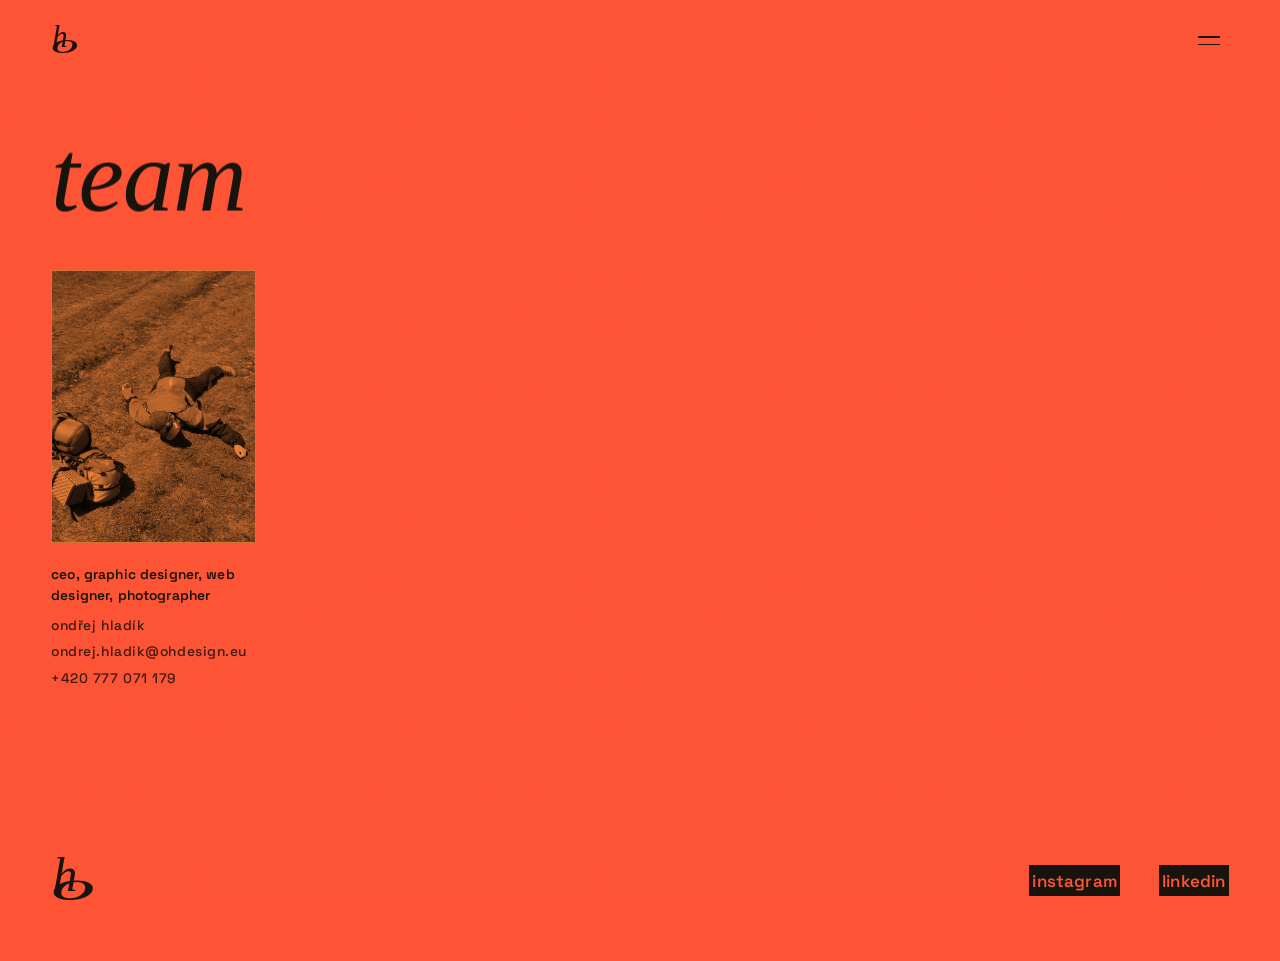
==== team.html @ 42ef27bc "Sitemaps" ====
<!DOCTYPE html>
<html lang="en" class="no-js">
<head>
  <meta charset="UTF-8" />
  <meta name="viewport" content="width=device-width, initial-scale=1.0" />
  <meta name="theme-color" content="#FF5436" />

  <title>team — ohdesign studio</title>
  <meta name="description" content="The team behind ohdesign studio — Ondřej Hladík, graphic designer, web designer and photographer based in Prague." />
  <link rel="canonical" href="https://ohdesign.eu/team" />
  <meta name="robots" content="index, follow, max-image-preview:large" />
  <meta name="author" content="Ondřej Hladík" />

  <meta property="og:type" content="website" />
  <meta property="og:site_name" content="ohdesign studio" />
  <meta property="og:url" content="https://ohdesign.eu/team" />
  <meta property="og:title" content="team — ohdesign studio" />
  <meta property="og:description" content="Graphic and web design studio of Ondřej Hladík in Prague — brand identity, websites, posters, typography and photography." />
  <meta property="og:image" content="https://ohdesign.eu/img/og.png" />
  <meta property="og:image:width" content="1200" />
  <meta property="og:image:height" content="630" />
  <meta property="og:image:alt" content="ohdesign studio — the oh logo on coral" />
  <meta property="og:locale" content="en_GB" />
  <meta name="twitter:card" content="summary_large_image" />
  <meta name="twitter:title" content="team — ohdesign studio" />
  <meta name="twitter:description" content="Graphic and web design studio of Ondřej Hladík in Prague — brand identity, websites, posters, typography and photography." />
  <meta name="twitter:image" content="https://ohdesign.eu/img/og.png" />

  <link rel="icon" href="favicon.svg" type="image/svg+xml" />
  <link rel="icon" href="icon-512.png" type="image/png" sizes="512x512" />
  <link rel="apple-touch-icon" href="apple-touch-icon.png" />

  <!-- fonts are self-hosted (fonts/) — no round-trip to Google Fonts -->
  <link rel="preload" href="fonts/space-grotesk-latin.woff2" as="font" type="font/woff2" crossorigin />
  <link rel="stylesheet" href="css/styles.css" />

</head>

<body>
  <div class="grain" aria-hidden="true"></div>

  <!-- beetle that follows the cursor over the e-mail / project names (art chosen by data-bug) -->

  <!-- ===================== NAV ===================== -->
  <header class="nav" data-nav>
    <div class="nav__inner">
      <a href="/" class="nav__logo" data-cursor="hover" data-magnetic>
        <!-- inlined so it can take currentColor (coral) -->
        <svg class="nav__logo-mark" viewBox="0 0 379.86 510.59" xmlns="http://www.w3.org/2000/svg" role="img" aria-label="ohdesign studio — home" fill="currentColor">
          <g font-family="Georgia-Italic, Georgia" font-style="italic">
            <text font-size="393.82" transform="translate(14.72 333.35)"><tspan x="0" y="0">h</tspan></text>
            <text font-size="335.79" transform="translate(0 408.77) scale(2.11 1)"><tspan x="0" y="0">o</tspan></text>
          </g>
        </svg>
      </a>

      <button class="nav__burger" data-burger aria-label="Open menu" aria-expanded="false">
        <span></span><span></span>
      </button>
    </div>
  </header>

  <!-- menu (opens from hamburger) -->
  <div class="menu" data-menu>
    <nav class="menu__links" aria-label="Navigation">
      <a href="/work">Work</a>
      <a href="/team">Team</a>
      <a href="/#contact">Get in touch</a>
    </nav>
  </div>

  <main id="top">
    <h1 class="sr-only">ohdesign studio — team</h1>

    <!-- ===================== TEAM (its own page; the menu still opens it as an overlay where JS runs) ===================== -->
    <section class="teampage" id="team">
      <h2 class="home__title" data-title>team</h2>
      <div class="team__grid">
        <article class="team__member">
          <div class="team__photo-wrap"><img class="team__photo" src="img/team/ondrej.webp" width="640" height="853" alt="Ondřej Hladík" decoding="async" /></div>
          <p class="team__role">CEO, Graphic designer, Web designer, Photographer</p>
          <p class="team__name">Ondřej Hladík</p>
          <div class="team__contact">
            <a href="mailto:ondrej.hladik@ohdesign.eu" data-cursor="hover">ondrej.hladik@ohdesign.eu</a>
            <a href="tel:+420777071179" data-cursor="hover">+420 777 071 179</a>
          </div>
        </article>
      </div>
    </section>
  </main>

  <!-- ===================== FOOTER ===================== -->
  <footer class="footer">
    <div class="footer__grid">
      <div class="footer__brand">
        <!-- inlined so the mark can take currentColor (same grey as the socials) -->
        <svg class="footer__logo" viewBox="0 0 379.86 510.59" xmlns="http://www.w3.org/2000/svg" role="img" aria-label="Ondřej Hladík" fill="currentColor">
          <g font-family="Georgia-Italic, Georgia" font-style="italic">
            <text font-size="393.82" transform="translate(14.72 333.35)"><tspan x="0" y="0">h</tspan></text>
            <text font-size="335.79" transform="translate(0 408.77) scale(2.11 1)"><tspan x="0" y="0">o</tspan></text>
          </g>
        </svg>
      </div>
      <div class="footer__socials">
        <a href="https://www.instagram.com/ohdesign.eu/" target="_blank" rel="noopener" data-cursor="hover">INSTAGRAM</a>
        <a href="https://www.linkedin.com/company/145196213/" target="_blank" rel="noopener" data-cursor="hover">LINKEDIN</a>
      </div>
    </div>
  </footer>

  <script src="js/main.js"></script>
</body>
</html>
---- css/styles.css ----
/* =========================================================
   Ondřej Hladík — Portfolio
   Dark editorial edition (inspired by dragonfly.xyz)
   ========================================================= */

/* ---------- Fonts (self-hosted, variable Space Grotesk 300-700) ---------- */
@font-face {
  font-family: 'Space Grotesk';
  font-style: normal;
  font-weight: 300 700;
  font-display: swap;
  src: url("../fonts/space-grotesk-latin.woff2") format("woff2");
  unicode-range: U+0000-00FF, U+0131, U+0152-0153, U+02BB-02BC, U+02C6, U+02DA, U+02DC, U+0304, U+0308, U+0329, U+2000-206F, U+20AC, U+2122, U+2191, U+2193, U+2212, U+2215, U+FEFF, U+FFFD;
}
@font-face {
  font-family: 'Space Grotesk';
  font-style: normal;
  font-weight: 300 700;
  font-display: swap;
  src: url("../fonts/space-grotesk-latin-ext.woff2") format("woff2");
  unicode-range: U+0100-02BA, U+02BD-02C5, U+02C7-02CC, U+02CE-02D7, U+02DD-02FF, U+0304, U+0308, U+0329, U+1D00-1DBF, U+1E00-1E9F, U+1EF2-1EFF, U+2020, U+20A0-20AB, U+20AD-20C0, U+2113, U+2C60-2C7F, U+A720-A7FF;
}

/* ---------- Tokens ---------- */
:root {
  /* CORAL EDITION (2026-09-17): the page is brand coral, everything that used to be coral is white.
     Previous cream palette for reference: --bg #F4F1EA, --bg-2 #E8E3D8, --fg-dim #6B665C, --serif-fg #48443B, --coral #FF5436, --on-accent #FFFFFF */
  --bg:        #FF5436;   /* brand coral, now the ground */
  --bg-2:      #F04A2E;   /* slightly deeper coral for card media / gallery frames */
  --panel:     #F54F33;
  --fg:        #17140E;   /* near-black ink */
  --fg-dim:    #3D1A12;   /* dark warm brown — stays legible on coral (≈4.8:1) */
  --fg-faint:  #7A3A2C;
  --serif-fg:  #2B1611;   /* modal paragraphs */
  --line:      rgba(23, 20, 14, 0.18);
  --line-soft: rgba(23, 20, 14, 0.09);

  --violet:    #5227FF;   /* electric violet accent */
  --violet-lift:#6A44FF;
  --coral:     #FFFFFF;   /* "accent" slot: white on the coral ground (hovers only, now that logo/burger/bars/socials went ink) */
  --on-accent: #FF5436;   /* text on the ink list bars */
  --duo:       #FF8A3D;   /* duotone base: every photo goes b&w and multiplies onto this warmer orange */

  --font-sans:  'Space Grotesk', 'Segoe UI', sans-serif;
  --font-serif: Georgia, 'Times New Roman', serif;
  --font-mono:  var(--font-sans);   /* labels unified to grotesk */

  --step--2: clamp(0.68rem, 0.66rem + 0.1vw, 0.74rem);
  --step--1: clamp(0.78rem, 0.74rem + 0.2vw, 0.86rem);
  --step-0:  clamp(0.95rem, 0.9rem + 0.25vw, 1.06rem);
  --step-1:  clamp(1.1rem, 1rem + 0.5vw, 1.35rem);
  --step-2:  clamp(1.5rem, 1.2rem + 1.4vw, 2.3rem);
  --step-3:  clamp(2rem, 1.4rem + 3vw, 3.6rem);
  --step-4:  clamp(2.8rem, 1.6rem + 6vw, 6.5rem);
  --step-5:  clamp(3.2rem, 1.2rem + 10vw, 11rem);

  --pad: clamp(1.1rem, 4vw, 4rem);
  --maxw: 1600px;

  --ease: cubic-bezier(0.22, 1, 0.36, 1);
  --ease-out: cubic-bezier(0.16, 1, 0.3, 1);
}

*, *::before, *::after { box-sizing: border-box; margin: 0; padding: 0; }
html { scroll-behavior: smooth; -webkit-text-size-adjust: 100%; }

body {
  background: var(--bg); color: var(--fg);
  font-family: var(--font-sans); font-size: var(--step-0); line-height: 1.55;
  -webkit-font-smoothing: antialiased; -moz-osx-font-smoothing: grayscale;
  overflow-x: hidden;
}
img { display: block; max-width: 100%; height: auto; }
a { color: inherit; text-decoration: none; }
button { font: inherit; color: inherit; background: none; border: none; cursor: pointer; }
em { font-style: italic; }
::selection { background: var(--fg); color: var(--bg); }

.mono { font-family: var(--font-sans); font-weight: 500; font-size: var(--step--1); letter-spacing: .06em; }

/* ---------- Grain ---------- */
.grain {
  position: fixed; inset: 0; z-index: 9000; pointer-events: none; opacity: 0.05;
  background-image: url("data:image/svg+xml,%3Csvg xmlns='http://www.w3.org/2000/svg' width='200' height='200'%3E%3Cfilter id='n'%3E%3CfeTurbulence type='fractalNoise' baseFrequency='0.85' numOctaves='3' stitchTiles='stitch'/%3E%3C/filter%3E%3Crect width='100%25' height='100%25' filter='url(%23n)'/%3E%3C/svg%3E");
  mix-blend-mode: multiply; opacity: 0.035;
}

/* ---------- Mail beetle (points its head at the e-mail) ---------- */
.mailbug { position: fixed; top: 0; left: 0; z-index: 45; width: auto; height: 77px; pointer-events: none; opacity: 0; transform: translate(-50%, -50%) rotate(0deg); transition: opacity .35s var(--ease), transform .2s var(--ease); will-change: left, top, transform; }
.mailbug.is-on { opacity: .95; }
/* the walking beetle for the project list — same art/size, moved by JS along the hovered row */
.walkbug { position: fixed; top: 0; left: 0; z-index: 45; width: auto; height: 77px; pointer-events: none; opacity: 0; transition: opacity .4s var(--ease); will-change: transform; }
.walkbug.is-on { opacity: .95; }
@media (hover: none), (pointer: coarse) { .walkbug { display: none !important; } }
/* the swarm that gathers around the preview square — positioned by JS, fixed like the other beetles */
.swarm { position: fixed; top: 0; left: 0; z-index: 46; width: auto; height: 64px; pointer-events: none; opacity: 0; transition: opacity .35s var(--ease); will-change: transform; }
.swarm.is-on { opacity: .95; }
@media (hover: none), (pointer: coarse) { .swarm { display: none !important; } }
/* beetles that gather around the cursor while the menu is open and you hesitate (created by JS) */
.menubug { position: fixed; top: 0; left: 0; z-index: 1000; width: auto; height: 54px; pointer-events: none; opacity: 0; transition: opacity .4s var(--ease); will-change: transform; }
.menubug.is-on { opacity: .95; }
@media (hover: none), (pointer: coarse) { .mailbug { display: none !important; } }

/* ---------- Intro ---------- */
.intro { position: fixed; inset: 0; z-index: 9800; background: var(--bg); display: grid; place-items: center; transition: transform .9s var(--ease) .1s; }
.intro.is-done { transform: translateY(-101%); }
.oh-loader { width: clamp(120px, 22vw, 220px); height: auto; color: var(--fg); overflow: visible; display: block; opacity: 0; }
.oh-loader .mark > text { transform-box: view-box; transform-origin: 0 0; will-change: transform; }
/* static state = finished logo (no-JS / reduced-motion) */
.oh-loader .gl-o { transform: translate(0px, 408.77px) scale(2.11, 1); }
.oh-loader .gl-h { transform: translate(14.72px, 333.35px) scale(1, 1); }
html.no-js .oh-loader { opacity: 1; }
html.no-js .intro { display: none; }

/* =========================================================
   NAV
   ========================================================= */
.nav { position: fixed; top: 0; left: 0; right: 0; z-index: 1000; transition: transform .4s var(--ease); }
.nav__inner { display: grid; grid-template-columns: 1fr auto; align-items: center; gap: 1.5rem; padding: clamp(.9rem, 1.8vw, 1.3rem) var(--pad); }
.nav.is-hidden { transform: translateY(-105%); }

.nav__logo { display: inline-flex; align-items: center; gap: .7rem; justify-self: start; }
.nav__logo-mark { height: 40px; width: auto; color: var(--fg); fill: currentColor; }

.nav__burger { display: flex; width: 40px; height: 40px; flex-direction: column; gap: 6px; align-items: center; justify-content: center; justify-self: end; }
.nav__burger span { display: block; width: 22px; height: 1.5px; background: var(--fg); transition: transform .35s var(--ease); }
body.menu-open .nav__burger span:nth-child(1) { transform: translateY(3.75px) rotate(45deg); }
body.menu-open .nav__burger span:nth-child(2) { transform: translateY(-3.75px) rotate(-45deg); }

/* mobile menu */
.menu { position: fixed; inset: 0; z-index: 999; background: var(--bg); padding: clamp(6rem,18vw,9rem) var(--pad) var(--pad); display: flex; flex-direction: column; justify-content: space-between; clip-path: inset(0 0 100% 0); transition: clip-path .6s var(--ease); pointer-events: none; }
body.menu-open .menu { clip-path: inset(0 0 0 0); pointer-events: auto; }
.menu__links { display: flex; flex-direction: column; align-items: flex-start; gap: .3rem; }   /* links only as wide as their text */
.menu__links a { font-family: var(--font-sans); font-weight: 600; font-size: clamp(2.2rem, 12vw, 3.6rem); letter-spacing: -.02em; text-transform: uppercase; display: flex; align-items: baseline; gap: 1rem; transition: color .25s, transform .35s var(--ease); }
.menu__links a i { font-family: var(--font-mono); font-size: .9rem; color: var(--violet); font-style: normal; }
.menu__links a { position: relative; }
.menu__links a::after { content: ""; position: absolute; left: 0; right: 0; bottom: .02em; height: 2px; background: currentColor; transform: scaleX(0); transform-origin: left; transition: transform .35s var(--ease); }
.menu__links a:hover { transform: translateX(12px); }
.menu__links a:hover::after { transform: scaleX(1); }

/* =========================================================
   HOME — blank page, just PROJECTS + the list (same look as the contact block)
   ========================================================= */
body.is-home { min-height: 100svh; display: flex; flex-direction: column; }
/* everything flush left on the page's left margin — the same vertical line as the nav logo and
   the footer logo: PROJECTS + list, GET IN TOUCH + e-mail */
body.is-home main { flex: 1; max-width: var(--maxw); width: 100%; margin: 0 auto; padding: 0 var(--pad); text-align: left; }
body.is-home .contact__body { text-align: left; padding-left: 0; padding-right: 0; margin: 0; max-width: none; }
/* PROJECTS sits centred in the first screen, GET IN TOUCH follows below it as on the work page */
.home { position: relative; min-height: 74svh; display: grid; align-items: center; justify-items: start; }
/* project preview on the right of the first screen — fades/slides in while the beetle walks over */
/* a square, roughly 60 % across, on the level of the list (JS sets --pv-top to the list's centre) */
.home__preview { position: absolute; left: 60%; top: var(--pv-top, 50%); width: clamp(200px, 24vw, 360px); aspect-ratio: 1; overflow: hidden; background: var(--bg-2); border: 1px solid var(--line); opacity: 0; transform: translate(4%, -50%); transition: opacity .5s var(--ease), transform .8s var(--ease); pointer-events: none; }
.home__preview.is-on { opacity: 1; transform: translate(0, -50%); }
.home__preview { background: var(--duo); }
.home__preview img { width: 100%; height: 100%; object-fit: cover; display: block; filter: grayscale(1) contrast(1.08); mix-blend-mode: multiply; }
@media (max-width: 720px), (hover: none) { .home__preview { display: none; } }
.home__body { padding: clamp(6rem,14vh,9rem) 0 clamp(2rem,5vw,4rem); }
/* Georgia Italic, lowercase — the same face as the "oh" logo */
.home__title { font-family: var(--font-serif); font-style: italic; font-weight: 400; font-size: var(--step-4); letter-spacing: -.01em; text-transform: lowercase; line-height: 1; }
/* the reveal mask must leave room for the italic descenders (the "j"), so it gets a deeper bottom
   and the word starts further down so nothing peeks out before the animation */
.home__title .wmask { padding-bottom: .3em; margin-bottom: -.3em; padding-right: .08em; margin-right: -.08em; }
.home__title .win { transform: translateY(145%); }
.home__title.is-revealed .win { transform: translateY(0); }
.plist { list-style: none; margin-top: clamp(1.6rem,4vw,2.6rem); display: flex; flex-direction: column; align-items: flex-start; gap: .25em; }
/* .plist__link shares the e-mail link's declarations below (.contact__mail) — same size, same hover */
.plist__link { text-transform: lowercase; padding: .14em .2em; background: var(--fg); color: var(--bg); transition: transform .35s var(--ease); }   /* ink block, coral text — same as the footer socials */
.plist__link:hover { transform: translateX(12px); }   /* slides right on hover (the e-mail keeps its magnetic pull) */

/* =========================================================
   CONTACT
   ========================================================= */
.contact__body { max-width: var(--maxw); margin: 0 auto; padding: clamp(5rem,11vw,9rem) var(--pad) clamp(4rem,9vw,8rem); text-align: center; }
.contact__title { font-family: var(--font-sans); font-weight: 600; font-size: var(--step-4); letter-spacing: -.03em; text-transform: uppercase; line-height: .92; }
.contact__mail, .plist__link { display: inline-block; font-family: var(--font-sans); font-weight: 500; font-size: clamp(1.1rem,3vw,1.9rem); letter-spacing: -.01em; }
/* hairline underline that draws in from the left on hover — project names, e-mail, pinned web link */
.contact__mail, .plist__link, .pmodal__web { position: relative; }
.contact__mail::after, .plist__link::after, .pmodal__web::after { content: ""; position: absolute; left: 0; right: 0; bottom: .08em; height: 1px; background: currentColor; transform: scaleX(0); transform-origin: left; transition: transform .35s var(--ease); }
.contact__mail:hover::after, .plist__link:hover::after, .pmodal__web:hover::after { transform: scaleX(1); }
/* same eased hairline on the small links: footer socials, team contacts, credits, contact socials */
.footer__socials a, .team__contact a, .credits > summary, .contact__socials a { position: relative; }
.team__contact a { display: inline-block; }
.footer__socials a::after, .team__contact a::after, .credits > summary::after, .contact__socials a::after { content: ""; position: absolute; left: 0; right: 0; bottom: .06em; height: 1px; background: currentColor; transform: scaleX(0); transform-origin: left; transition: transform .35s var(--ease); }
.footer__socials a::after { left: .2em; right: .2em; bottom: .12em; }
.footer__socials a:hover::after, .team__contact a:hover::after, .credits > summary:hover::after, .credits[open] > summary::after, .contact__socials a:hover::after { transform: scaleX(1); }
/* the vertical "back to projects" label: its line runs along the rotated text, so it fades in with the same easing */
.pmodal__back { text-decoration: underline; text-decoration-color: transparent; text-underline-offset: .16em; text-decoration-thickness: 1px; transition: text-decoration-color .35s var(--ease); }
.pmodal__back:hover { text-decoration-color: currentColor; }
/* the hairline sits on the coral, so keep it off the box edge */
.plist__link::after { left: .2em; right: .2em; bottom: .12em; }
.contact__mail { margin-top: clamp(1.6rem,4vw,2.6rem); }
.contact__socials { display: flex; flex-wrap: wrap; justify-content: center; gap: clamp(1.2rem,4vw,3rem); margin-top: clamp(2rem,4vw,3rem); color: var(--fg-dim); }
.contact__socials a { transition: color .3s; }

/* =========================================================
   TEAM — lives in its own overlay, opened from the menu
   ========================================================= */
/* the heading shares the grid's container, so TEAM lines up with the first photo,
   and starts at the same height as the close button */
[data-tmodal] .pmodal__scroll { padding-top: clamp(1rem,2.4vw,1.9rem); }
[data-tmodal] .pmodal__head { max-width: var(--maxw); padding-left: 0; }
.team__grid { max-width: var(--maxw); margin: 0 auto; display: grid; grid-template-columns: repeat(auto-fill, minmax(200px, 1fr)); gap: clamp(2rem,4vw,3.4rem) clamp(1.4rem,3vw,2.6rem); }
.team__member { display: flex; flex-direction: column; align-items: flex-start; text-transform: lowercase; }
.team__photo-wrap { width: 100%; aspect-ratio: 3 / 4; overflow: hidden; background: var(--duo); border: 1px solid var(--line); margin-bottom: clamp(.9rem,2vw,1.3rem); }
.team__photo { width: 100%; height: 100%; object-fit: cover; display: block; filter: grayscale(1) contrast(1.08); mix-blend-mode: multiply; }
.team__role { font-family: var(--font-sans); font-weight: 600; font-size: var(--step--1); letter-spacing: .01em; color: var(--fg); }
.team__name { margin-top: .5rem; font-family: var(--font-sans); font-weight: 500; font-size: var(--step--1); letter-spacing: .04em; color: var(--fg-dim); }
.team__contact { display: flex; flex-direction: column; gap: .3rem; margin-top: .35rem; }
.team__contact a { font-family: var(--font-sans); font-weight: 500; font-size: var(--step--1); letter-spacing: .04em; color: var(--fg-dim); transition: color .3s; word-break: break-word; }

/* =========================================================
   TEAM PAGE (team.html) — same title treatment as the homepage
   ========================================================= */
.teampage { max-width: var(--maxw); margin: 0 auto; padding: clamp(6rem,14vh,9rem) var(--pad) clamp(4rem,9vw,7rem); }
.teampage .home__title { margin-bottom: clamp(1.6rem,4vw,2.6rem); }
.teampage .team__grid { margin: 0; }

/* =========================================================
   FOOTER
   ========================================================= */
.footer__grid { max-width: var(--maxw); margin: 0 auto; padding: clamp(2rem,4vw,3rem) var(--pad); display: flex; align-items: center; justify-content: space-between; gap: 1.5rem; flex-wrap: wrap; }
.footer__brand { display: flex; align-items: center; gap: .8rem; color: var(--coral); }
.footer__logo { height: clamp(46px,5vw,64px); width: auto; color: var(--fg); fill: currentColor; }
.footer__socials { display: flex; flex-wrap: wrap; gap: clamp(1.2rem,3vw,2.4rem); color: var(--coral); font-family: var(--font-sans); font-weight: 600; font-size: var(--step-0); letter-spacing: .01em; text-transform: lowercase; }
/* black blocks with white text (same construction as the list bars on the homepage) */
.footer__socials a { padding: .14em .2em; background: var(--fg); color: var(--bg); transition: background .3s, color .3s; }

/* =========================================================
   PROJECT DETAIL — full-screen overlay (opens on card click)
   ========================================================= */
body.pmodal-open { overflow: hidden; }
.pmodal { position: fixed; inset: 0; z-index: 9600; background: var(--bg); opacity: 0; visibility: hidden; transform: translateY(14px); transition: opacity .5s var(--ease), transform .5s var(--ease), visibility 0s .5s; }
.pmodal.is-open { opacity: 1; visibility: visible; transform: none; transition: opacity .5s var(--ease), transform .5s var(--ease); }
.pmodal__scroll { position: absolute; inset: 0; overflow-y: auto; overflow-x: hidden; padding: clamp(4rem,8vw,6.5rem) clamp(1.4rem,7vw,7rem) clamp(4rem,9vw,7rem); -webkit-overflow-scrolling: touch; }

.pmodal__close { position: absolute; top: clamp(1rem,2.4vw,1.9rem); right: clamp(1rem,3vw,2.4rem); z-index: 3; width: 48px; height: 48px; display: grid; place-items: center; font-size: 1.6rem; line-height: 1; color: var(--fg); border-radius: 50%; transition: transform .35s var(--ease), color .3s; }
.pmodal__close:hover { transform: rotate(90deg); }

.pmodal__back { position: absolute; left: clamp(.5rem,1.4vw,1.4rem); top: 50%; z-index: 3; transform: translateY(-50%) rotate(180deg); writing-mode: vertical-rl; font-family: var(--font-sans); font-weight: 600; font-size: var(--step-0); letter-spacing: .01em; text-transform: lowercase; color: var(--fg); transition: color .3s var(--ease); }

.pmodal__head { text-align: left; max-width: 44rem; margin: 0 auto clamp(2rem,5vw,3.2rem); padding-left: clamp(.75rem,2.5vw,2rem); }
.pmodal__title { font-family: var(--font-sans); font-weight: 600; font-size: clamp(2.2rem, 12vw, 3.6rem); line-height: 1; letter-spacing: -.02em; text-transform: uppercase; }

.pmodal__intro { max-width: 44rem; margin: 0 auto clamp(2.6rem,6vw,4.5rem); padding-left: clamp(.75rem,2.5vw,2rem); text-align: left; }
.pmodal__intro p { font-family: var(--font-serif); font-size: var(--step-1); line-height: 1.6; color: var(--serif-fg); }
.pmodal__intro p + p { margin-top: 1.1rem; }

.pmodal__gallery { max-width: var(--maxw); margin: 0 auto; display: grid; grid-template-columns: 1fr 1fr; gap: clamp(1rem,2.4vw,2rem); }
.pmodal__shot { aspect-ratio: 4 / 3; border: 1px solid var(--line); overflow: hidden; }
.pmodal__shot.is-wide { grid-column: 1 / -1; aspect-ratio: 16 / 9; }
/* real media tiles — half = uniform 4/3 box (cover), wide = full-width natural height; sharp corners */
.pmodal__shot.has-media { border: 0; background: var(--bg-2); }   /* the project gallery stays in full colour */
.pmodal__shot.has-media:not(.is-wide) { aspect-ratio: 4 / 3; }
.pmodal__shot.has-media.is-wide { aspect-ratio: auto; }
.pmodal__shot.has-media img, .pmodal__shot.has-media video { display: block; width: 100%; }
.pmodal__shot.has-media:not(.is-wide) img, .pmodal__shot.has-media:not(.is-wide) video { height: 100%; object-fit: cover; }
.pmodal__shot.has-media.is-square { aspect-ratio: 1; }   /* square artwork keeps its own frame */
.pmodal__shot.has-media.is-wide img, .pmodal__shot.has-media.is-wide video { height: auto; }

@media (max-width: 600px) {
  .pmodal__back { display: none; }
  .pmodal__gallery { grid-template-columns: 1fr; }
  .pmodal__shot.is-wide:not(.has-media) { aspect-ratio: 4 / 3; }
}

/* Show credits — collapsible under the gallery */
.pmodal__credits { max-width: var(--maxw); margin: clamp(2.4rem,5vw,4rem) auto 0; display: flex; flex-wrap: wrap; align-items: baseline; gap: clamp(1rem,3vw,2rem); }
.credits { display: inline-block; text-align: left; }
.credits > summary { display: inline-block; cursor: pointer; list-style: none; font-family: var(--font-sans); font-weight: 600; font-size: var(--step-0); letter-spacing: .01em; text-transform: lowercase; color: var(--fg); padding: .5rem 0; transition: color .3s; }
.credits > summary::-webkit-details-marker { display: none; }

.credits__list { list-style: none; display: flex; flex-direction: column; align-items: flex-start; width: 0; margin-top: 1.1rem; gap: .5rem; }
.credits__list li { font-family: var(--font-sans); font-size: var(--step--1); letter-spacing: .04em; text-transform: lowercase; color: var(--fg); white-space: nowrap; }
.pmodal__web { margin-left: auto; font-family: var(--font-sans); font-weight: 600; font-size: var(--step-0); letter-spacing: .01em; text-transform: lowercase; color: var(--fg); transition: color .3s; }

/* gradient fallbacks for a project that has no images yet (see PROJECTS in main.js) */
.art--1 { background: radial-gradient(120% 120% at 20% 10%, #FF8A5B 0%, #FF5436 38%, #7A1E0C 100%); }
.art--3 { background: linear-gradient(160deg, #0E0E10 0%, #2A2550 60%, #5227FF 120%); }
.art--6 { background: conic-gradient(from 210deg at 50% 50%, #5227FF, #FF5436, #6A44FF, #FF6FB5, #5227FF); }

/* =========================================================
   HELPERS + REVEAL
   ========================================================= */
[data-magnetic] { transition: translate .3s var(--ease); }
.sr-only { position: absolute; width: 1px; height: 1px; margin: -1px; padding: 0; overflow: hidden; clip: rect(0 0 0 0); clip-path: inset(50%); white-space: nowrap; border: 0; }
.reveal { opacity: 0; transform: translateY(26px); transition: opacity .8s var(--ease-out), transform .8s var(--ease-out); }
.reveal.is-in { opacity: 1; transform: none; }

/* =========================================================
   TITLE REVEAL — mask slide-up per word (program.studio style)
   ========================================================= */
.wmask { display: inline-block; overflow: hidden; vertical-align: top; padding-bottom: .06em; margin-bottom: -.06em; }
.win { display: inline-block; transform: translateY(110%); transition: transform 1s var(--ease-out); will-change: transform; }
.is-revealed .win { transform: translateY(0); }

/* =========================================================
   PROJECTS — mangoshake-style grid
   ========================================================= */
.projects { max-width: var(--maxw); margin: 0 auto; padding: clamp(5.5rem,9vh,7rem) var(--pad) clamp(4rem,8vw,7rem); }
.projects__grid { display: grid; grid-template-columns: 1fr 1fr; gap: clamp(2.5rem,5vw,5rem) clamp(1.5rem,3vw,3rem); }
.pcard { grid-column: span 1; }
.pcard--wide { grid-column: 1 / -1; }
.pcard__link { display: block; }
.pcard__media { position: relative; aspect-ratio: 4 / 3; background: var(--duo); border: 1px solid var(--line); overflow: hidden; display: grid; place-items: center; transition: border-color .4s; }
.pcard--wide .pcard__media { aspect-ratio: 16 / 9; }
/* banner card — media keeps the proportions of the artwork itself */
.pcard--banner .pcard__media { aspect-ratio: 1800 / 462; }
.pcard__beetle { width: 30%; height: auto; filter: invert(1); opacity: .9; transition: transform .8s var(--ease); }
.pcard--wide .pcard__beetle { width: 17%; }
/* picture/img are pinned to the media box so `object-fit: cover` always gets a definite height
   (a plain height:100% chain does not resolve inside <picture> and the image overflowed) */
.pcard__media > picture { position: absolute; inset: 0; display: block; }
.pcard__img { position: absolute; inset: 0; width: 100%; height: 100%; object-fit: cover; transition: transform .8s var(--ease); filter: grayscale(1) contrast(1.08); mix-blend-mode: multiply; }
.pcard__link:hover .pcard__media { border-color: var(--fg-dim); }
.pcard__link:hover .pcard__beetle, .pcard__link:hover .pcard__img { transform: scale(1.05); }
.pcard__meta { margin-top: 1.1rem; }
.pcard__title { display: block; text-align: left; font-family: var(--font-sans); font-weight: 600; text-transform: uppercase; font-size: var(--step-2); letter-spacing: -.01em; line-height: 1; }

@media (max-width: 720px) {
  .projects__grid { grid-template-columns: 1fr; }
  .pcard, .pcard--wide { grid-column: 1 / -1; }
  .pcard__media, .pcard--wide .pcard__media { aspect-ratio: 4 / 3; }
  .pcard--banner .pcard__media { aspect-ratio: 1800 / 462; }
  .pcard__beetle, .pcard--wide .pcard__beetle { width: 30%; }
}

/* =========================================================
   RESPONSIVE
   ========================================================= */
@media (max-width: 540px) {
  .footer__grid { flex-direction: column; text-align: center; }
}

/* ---------- Reduced motion ---------- */
@media (prefers-reduced-motion: reduce) {
  *, *::before, *::after { animation-duration: .001ms !important; animation-iteration-count: 1 !important; transition-duration: .001ms !important; scroll-behavior: auto !important; }
  .reveal { opacity: 1; transform: none; }
  .win { transform: none !important; }
  .intro { display: none; }
}
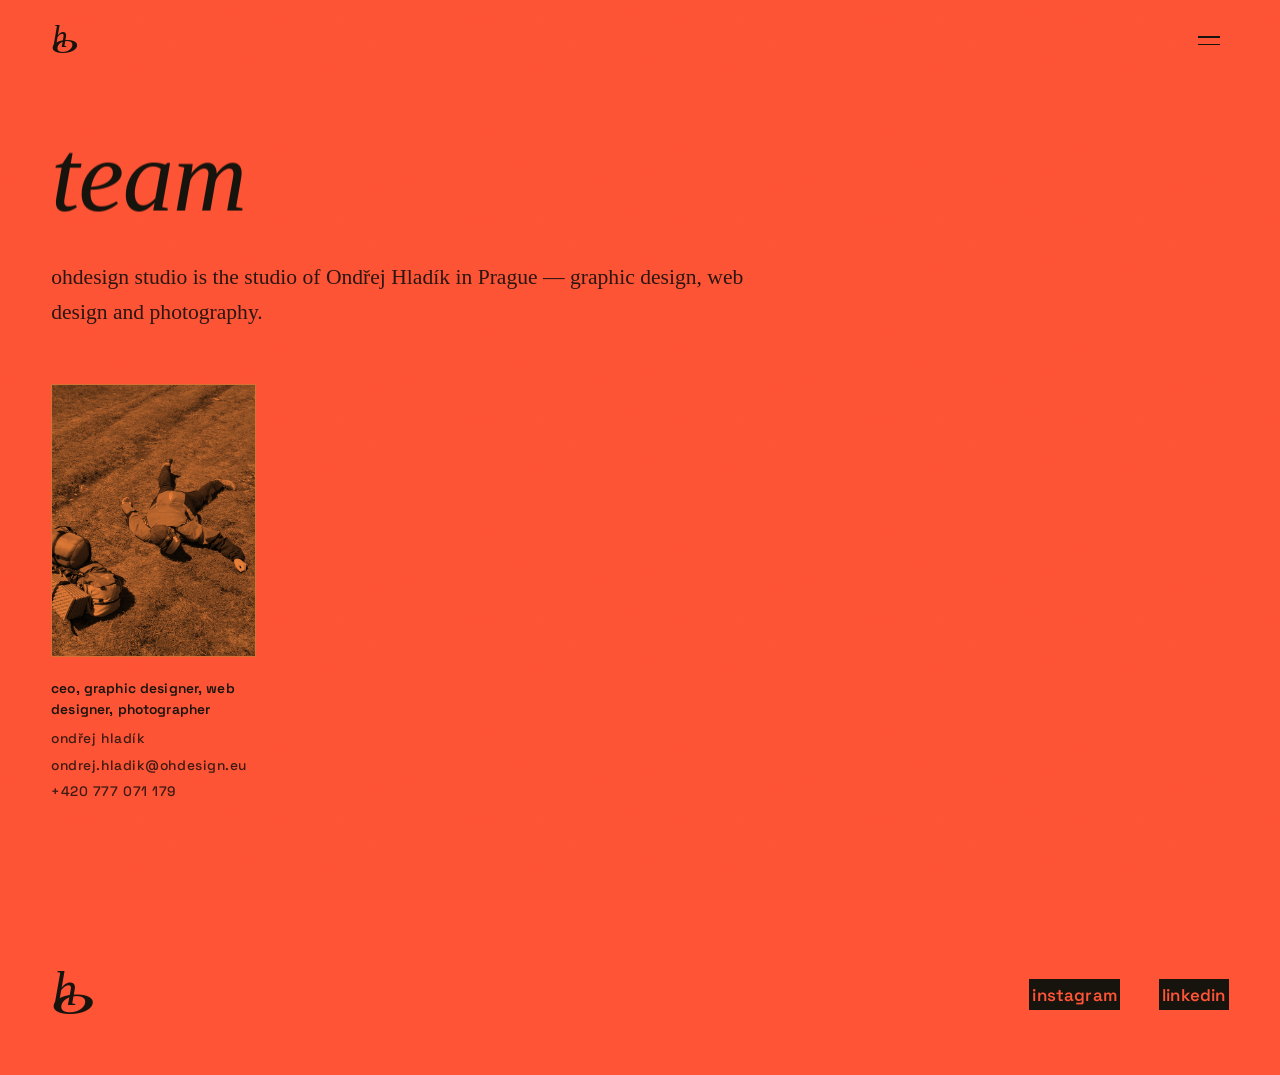
==== commit c55feaa0: "jeste metaznacky" ====
--- a/team.html
+++ b/team.html
@@ -5,8 +5,8 @@
   <meta name="viewport" content="width=device-width, initial-scale=1.0" />
   <meta name="theme-color" content="#FF5436" />
 
-  <title>team — ohdesign studio</title>
-  <meta name="description" content="The team behind ohdesign studio — Ondřej Hladík, graphic designer, web designer and photographer based in Prague." />
+  <title>Team — Ondřej Hladík · graphic design, web design, photography</title>
+  <meta name="description" content="Ondřej Hladík — CEO, graphic designer, web designer and photographer at ohdesign studio in Prague." />
   <link rel="canonical" href="https://ohdesign.eu/team" />
   <meta name="robots" content="index, follow, max-image-preview:large" />
   <meta name="author" content="Ondřej Hladík" />
@@ -14,16 +14,16 @@
   <meta property="og:type" content="website" />
   <meta property="og:site_name" content="ohdesign studio" />
   <meta property="og:url" content="https://ohdesign.eu/team" />
-  <meta property="og:title" content="team — ohdesign studio" />
-  <meta property="og:description" content="Graphic and web design studio of Ondřej Hladík in Prague — brand identity, websites, posters, typography and photography." />
+  <meta property="og:title" content="Team — Ondřej Hladík · graphic design, web design, photography" />
+  <meta property="og:description" content="Ondřej Hladík — CEO, graphic designer, web designer and photographer at ohdesign studio in Prague." />
   <meta property="og:image" content="https://ohdesign.eu/img/og.png" />
   <meta property="og:image:width" content="1200" />
   <meta property="og:image:height" content="630" />
   <meta property="og:image:alt" content="ohdesign studio — the oh logo on coral" />
   <meta property="og:locale" content="en_GB" />
   <meta name="twitter:card" content="summary_large_image" />
-  <meta name="twitter:title" content="team — ohdesign studio" />
-  <meta name="twitter:description" content="Graphic and web design studio of Ondřej Hladík in Prague — brand identity, websites, posters, typography and photography." />
+  <meta name="twitter:title" content="Team — Ondřej Hladík · graphic design, web design, photography" />
+  <meta name="twitter:description" content="Ondřej Hladík — CEO, graphic designer, web designer and photographer at ohdesign studio in Prague." />
   <meta name="twitter:image" content="https://ohdesign.eu/img/og.png" />
 
   <link rel="icon" href="favicon.svg" type="image/svg+xml" />
@@ -70,11 +70,12 @@
   </div>
 
   <main id="top">
-    <h1 class="sr-only">ohdesign studio — team</h1>
+    <h1 class="sr-only">Team — Ondřej Hladík, CEO, graphic designer, web designer &amp; photographer at ohdesign studio, Prague</h1>
 
     <!-- ===================== TEAM (its own page; the menu still opens it as an overlay where JS runs) ===================== -->
     <section class="teampage" id="team">
       <h2 class="home__title" data-title>team</h2>
+      <p class="teampage__lead">ohdesign studio is the studio of Ondřej Hladík in Prague — graphic design, web design and photography.</p>
       <div class="team__grid">
         <article class="team__member">
           <div class="team__photo-wrap"><img class="team__photo" src="img/team/ondrej.webp" width="640" height="853" alt="Ondřej Hladík" decoding="async" /></div>
--- a/css/styles.css
+++ b/css/styles.css
@@ -213,7 +213,8 @@
    TEAM PAGE (team.html) — same title treatment as the homepage
    ========================================================= */
 .teampage { max-width: var(--maxw); margin: 0 auto; padding: clamp(6rem,14vh,9rem) var(--pad) clamp(4rem,9vw,7rem); }
-.teampage .home__title { margin-bottom: clamp(1.6rem,4vw,2.6rem); }
+.teampage .home__title { margin-bottom: clamp(1.2rem,3vw,2rem); }
+.teampage__lead { max-width: 44rem; margin-bottom: clamp(2rem,5vw,3.4rem); font-family: var(--font-serif); font-size: var(--step-1); line-height: 1.6; color: var(--serif-fg); }
 .teampage .team__grid { margin: 0; }
 
 /* =========================================================
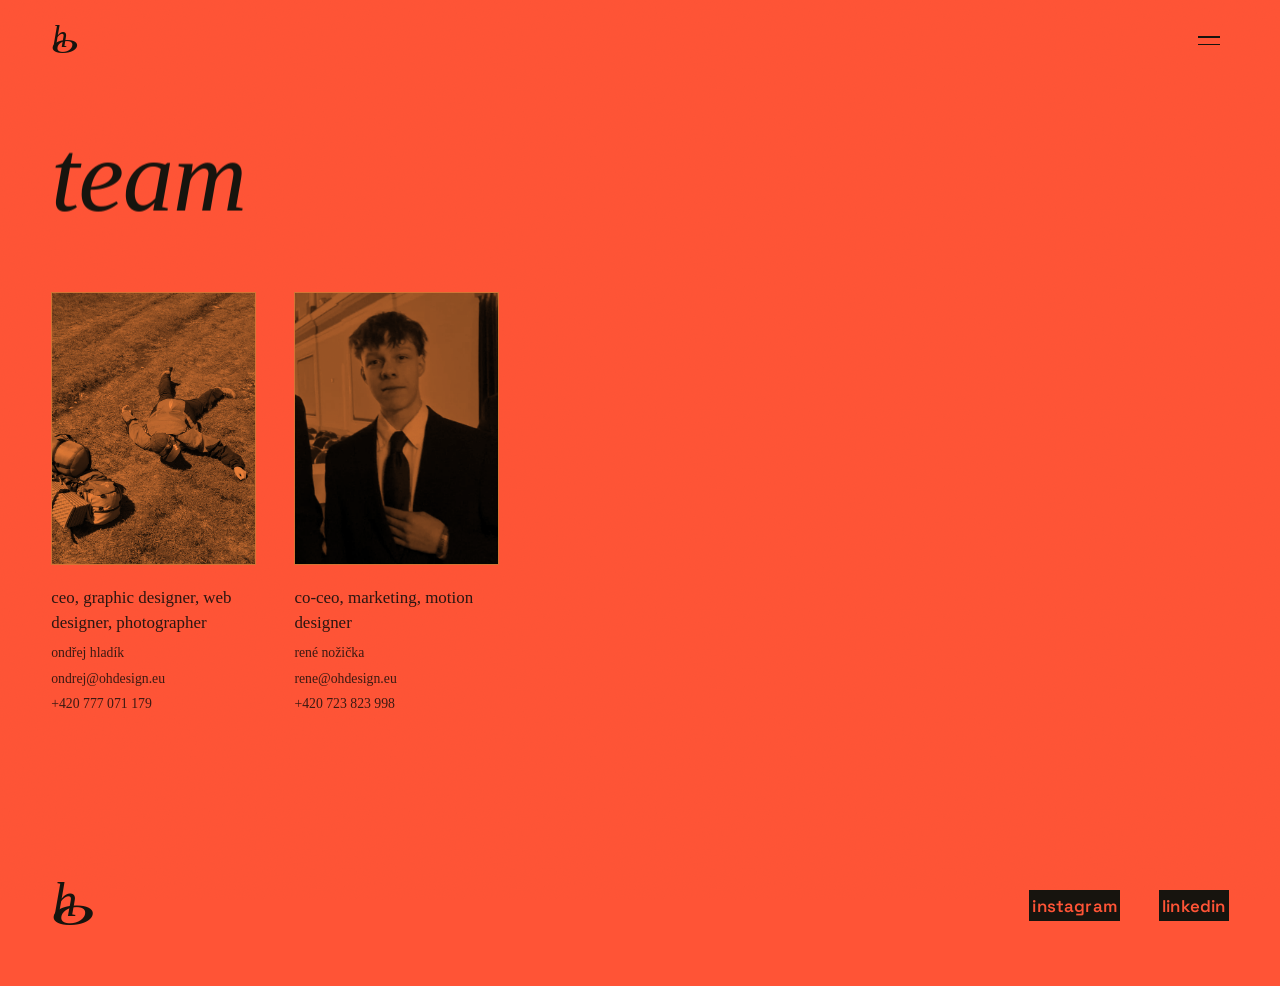
==== commit dcc086dc: "Nový člen týmu René Nožička, serif v teamu, kontaktní mail - přidán René Nožička (co-CEO, marketing," ====
--- a/team.html
+++ b/team.html
@@ -33,6 +33,48 @@
   <!-- fonts are self-hosted (fonts/) — no round-trip to Google Fonts -->
   <link rel="preload" href="fonts/space-grotesk-latin.woff2" as="font" type="font/woff2" crossorigin />
   <link rel="stylesheet" href="css/styles.css" />
+
+  <script type="application/ld+json">
+  {
+    "@context": "https://schema.org",
+    "@type": "AboutPage",
+    "@id": "https://ohdesign.eu/team#page",
+    "url": "https://ohdesign.eu/team",
+    "name": "Team — ohdesign studio",
+    "inLanguage": "en",
+    "isPartOf": { "@id": "https://ohdesign.eu/#website" },
+    "mainEntity": {
+      "@type": "ProfessionalService",
+      "@id": "https://ohdesign.eu/#studio",
+      "name": "ohdesign studio",
+      "url": "https://ohdesign.eu/",
+      "employee": [
+        {
+          "@type": "Person",
+          "@id": "https://ohdesign.eu/#ondrej",
+          "name": "Ondřej Hladík",
+          "jobTitle": "CEO, graphic designer, web designer, photographer",
+          "email": "ondrej@ohdesign.eu",
+          "telephone": "+420777071179",
+          "image": "https://ohdesign.eu/img/team/ondrej.jpg",
+          "worksFor": { "@id": "https://ohdesign.eu/#studio" },
+          "knowsAbout": ["graphic design", "web design", "photography"]
+        },
+        {
+          "@type": "Person",
+          "@id": "https://ohdesign.eu/#rene",
+          "name": "René Nožička",
+          "jobTitle": "Co-CEO, marketing, motion designer",
+          "email": "rene@ohdesign.eu",
+          "telephone": "+420723823998",
+          "image": "https://ohdesign.eu/img/team/rene.jpg",
+          "worksFor": { "@id": "https://ohdesign.eu/#studio" },
+          "knowsAbout": ["motion design", "marketing"]
+        }
+      ]
+    }
+  }
+  </script>
 
 </head>
 
@@ -70,20 +112,28 @@
   </div>
 
   <main id="top">
-    <h1 class="sr-only">Team — Ondřej Hladík, CEO, graphic designer, web designer &amp; photographer at ohdesign studio, Prague</h1>
+    <h1 class="sr-only">Team — ohdesign studio, Prague: Ondřej Hladík and René Nožička</h1>
 
     <!-- ===================== TEAM (its own page; the menu still opens it as an overlay where JS runs) ===================== -->
     <section class="teampage" id="team">
       <h2 class="home__title" data-title>team</h2>
-      <p class="teampage__lead">ohdesign studio is the studio of Ondřej Hladík in Prague — graphic design, web design and photography.</p>
       <div class="team__grid">
         <article class="team__member">
           <div class="team__photo-wrap"><img class="team__photo" src="img/team/ondrej.webp" width="640" height="853" alt="Ondřej Hladík" decoding="async" /></div>
           <p class="team__role">CEO, Graphic designer, Web designer, Photographer</p>
           <p class="team__name">Ondřej Hladík</p>
           <div class="team__contact">
-            <a href="mailto:ondrej.hladik@ohdesign.eu" data-cursor="hover">ondrej.hladik@ohdesign.eu</a>
+            <a href="mailto:ondrej@ohdesign.eu" data-cursor="hover">ondrej@ohdesign.eu</a>
             <a href="tel:+420777071179" data-cursor="hover">+420 777 071 179</a>
+          </div>
+        </article>
+        <article class="team__member">
+          <div class="team__photo-wrap"><img class="team__photo" src="img/team/rene.webp" width="532" height="709" alt="René Nožička" loading="lazy" decoding="async" /></div>
+          <p class="team__role">Co-CEO, Marketing, Motion designer</p>
+          <p class="team__name">René Nožička</p>
+          <div class="team__contact">
+            <a href="mailto:rene@ohdesign.eu" data-cursor="hover">rene@ohdesign.eu</a>
+            <a href="tel:+420723823998" data-cursor="hover">+420 723 823 998</a>
           </div>
         </article>
       </div>
--- a/css/styles.css
+++ b/css/styles.css
@@ -163,7 +163,9 @@
 .home__title .wmask { padding-bottom: .3em; margin-bottom: -.3em; padding-right: .08em; margin-right: -.08em; }
 .home__title .win { transform: translateY(145%); }
 .home__title.is-revealed .win { transform: translateY(0); }
-.plist { list-style: none; margin-top: clamp(1.6rem,4vw,2.6rem); display: flex; flex-direction: column; align-items: flex-start; gap: .25em; }
+/* the list fills a column of six and then starts a new one next to it */
+.plist { list-style: none; margin-top: clamp(1.6rem,4vw,2.6rem); display: grid; grid-auto-flow: column; grid-template-rows: repeat(6, auto); justify-content: start; align-items: start; gap: .25em clamp(1.5rem,4vw,3.5rem); }
+@media (max-width: 860px) { .plist { grid-auto-flow: row; grid-template-rows: none; } }
 /* .plist__link shares the e-mail link's declarations below (.contact__mail) — same size, same hover */
 .plist__link { text-transform: lowercase; padding: .14em .2em; background: var(--fg); color: var(--bg); transition: transform .35s var(--ease); }   /* ink block, coral text — same as the footer socials */
 .plist__link:hover { transform: translateX(12px); }   /* slides right on hover (the e-mail keeps its magnetic pull) */
@@ -204,17 +206,16 @@
 .team__member { display: flex; flex-direction: column; align-items: flex-start; text-transform: lowercase; }
 .team__photo-wrap { width: 100%; aspect-ratio: 3 / 4; overflow: hidden; background: var(--duo); border: 1px solid var(--line); margin-bottom: clamp(.9rem,2vw,1.3rem); }
 .team__photo { width: 100%; height: 100%; object-fit: cover; display: block; filter: grayscale(1) contrast(1.08); mix-blend-mode: multiply; }
-.team__role { font-family: var(--font-sans); font-weight: 600; font-size: var(--step--1); letter-spacing: .01em; color: var(--fg); }
-.team__name { margin-top: .5rem; font-family: var(--font-sans); font-weight: 500; font-size: var(--step--1); letter-spacing: .04em; color: var(--fg-dim); }
+.team__role { font-family: var(--font-serif); font-weight: 400; font-size: var(--step-0); line-height: 1.45; letter-spacing: 0; color: var(--serif-fg); }
+.team__name { margin-top: .5rem; font-family: var(--font-serif); font-weight: 400; font-size: var(--step--1); line-height: 1.45; letter-spacing: 0; color: var(--fg-dim); }
 .team__contact { display: flex; flex-direction: column; gap: .3rem; margin-top: .35rem; }
-.team__contact a { font-family: var(--font-sans); font-weight: 500; font-size: var(--step--1); letter-spacing: .04em; color: var(--fg-dim); transition: color .3s; word-break: break-word; }
+.team__contact a { font-family: var(--font-serif); font-weight: 400; font-size: var(--step--1); line-height: 1.45; letter-spacing: 0; color: var(--fg-dim); transition: color .3s; word-break: break-word; }
 
 /* =========================================================
    TEAM PAGE (team.html) — same title treatment as the homepage
    ========================================================= */
 .teampage { max-width: var(--maxw); margin: 0 auto; padding: clamp(6rem,14vh,9rem) var(--pad) clamp(4rem,9vw,7rem); }
-.teampage .home__title { margin-bottom: clamp(1.2rem,3vw,2rem); }
-.teampage__lead { max-width: 44rem; margin-bottom: clamp(2rem,5vw,3.4rem); font-family: var(--font-serif); font-size: var(--step-1); line-height: 1.6; color: var(--serif-fg); }
+.teampage .home__title { margin-bottom: clamp(2.4rem,6vw,4rem); }
 .teampage .team__grid { margin: 0; }
 
 /* =========================================================
@@ -257,6 +258,10 @@
 .pmodal__shot.has-media img, .pmodal__shot.has-media video { display: block; width: 100%; }
 .pmodal__shot.has-media:not(.is-wide) img, .pmodal__shot.has-media:not(.is-wide) video { height: 100%; object-fit: cover; }
 .pmodal__shot.has-media.is-square { aspect-ratio: 1; }   /* square artwork keeps its own frame */
+.pmodal__shot.has-media.is-tall { aspect-ratio: 3 / 4; }   /* portrait photos keep their own frame */
+/* "contain": the media is shown whole and sits on black instead of being cropped to fill the slot */
+.pmodal__shot.has-media.is-contain { background: #000; }
+.pmodal__shot.has-media.is-contain img, .pmodal__shot.has-media.is-contain video { height: 100%; object-fit: contain; }
 .pmodal__shot.has-media.is-wide img, .pmodal__shot.has-media.is-wide video { height: auto; }
 
 @media (max-width: 600px) {
